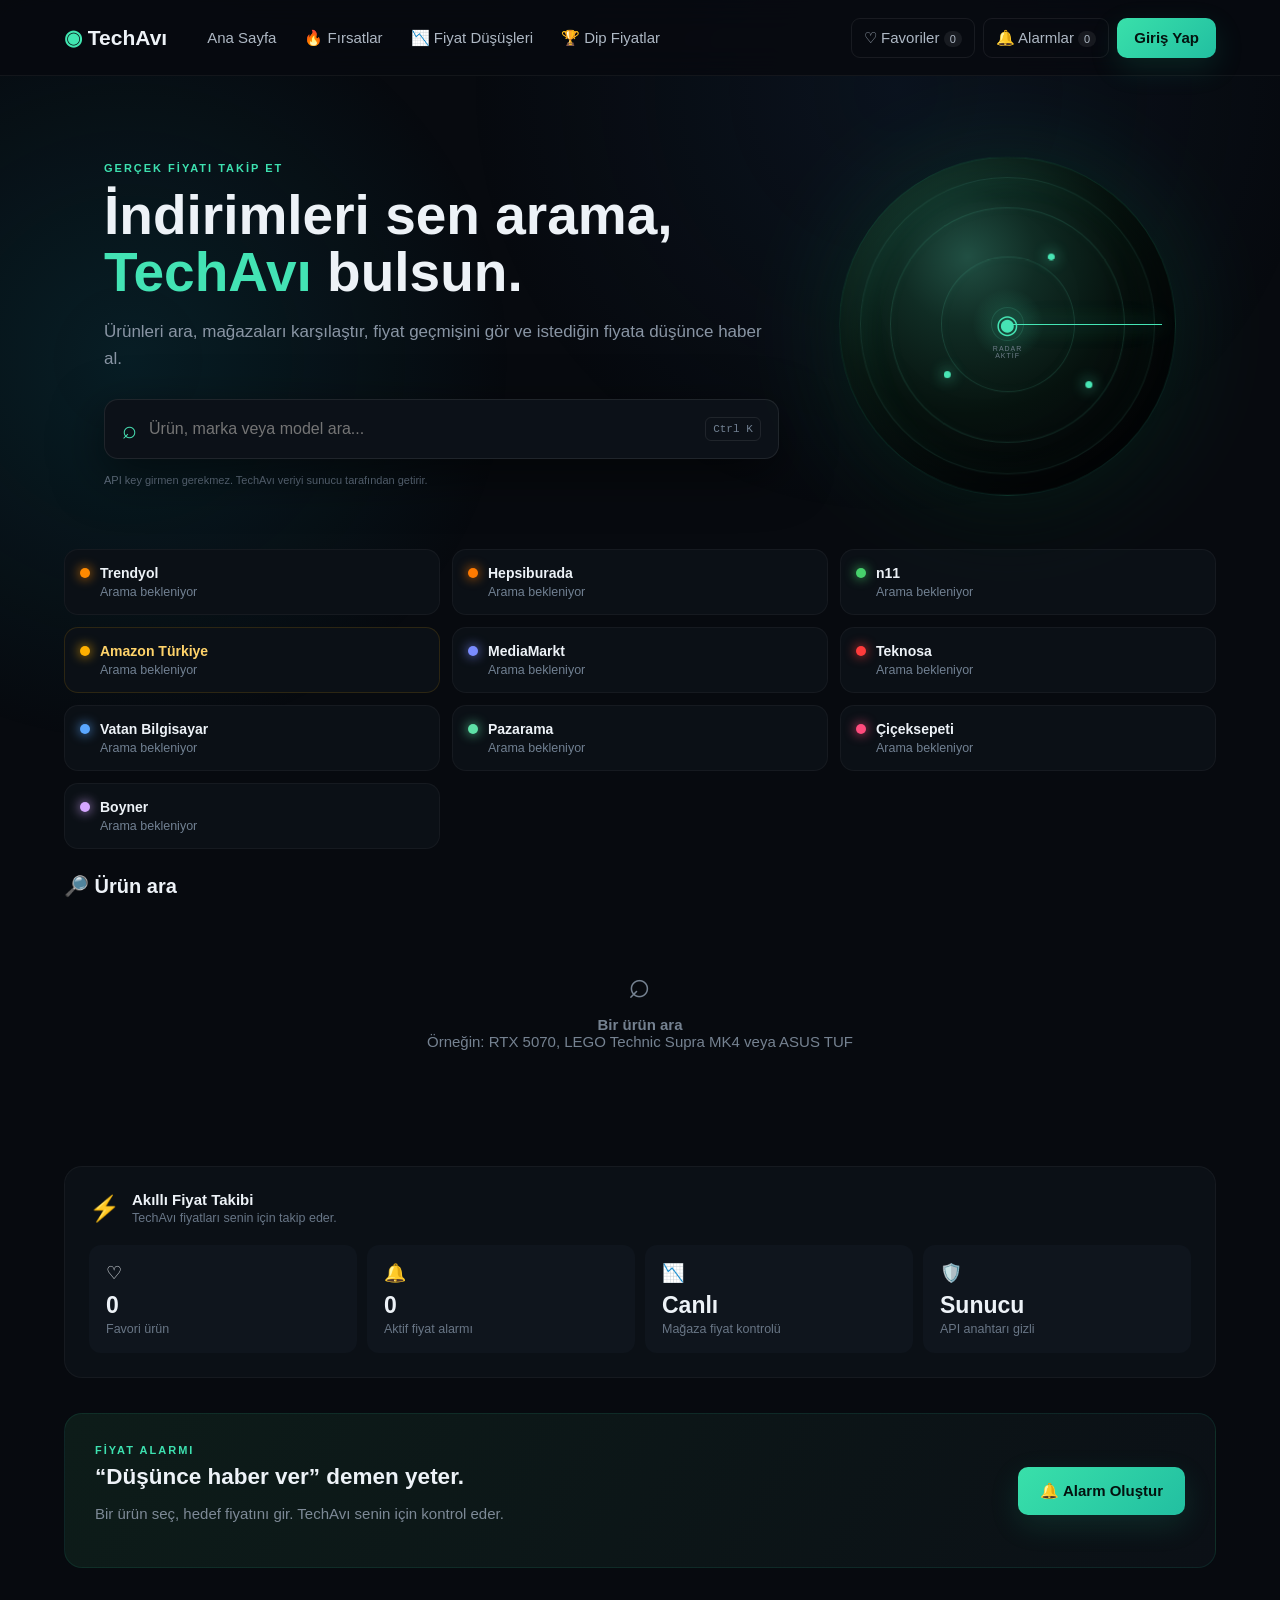
==== public/index.html @ be5c9828 "Add files via upload" ====
<!doctype html>
<html lang="tr">
<head>
<meta charset="utf-8">
<meta name="viewport" content="width=device-width,initial-scale=1">
<title>TechAvı — Akıllı Fiyat Takip</title>
<link rel="stylesheet" href="styles.css">
</head>
<body>
<div class="bg"></div>
<header>
  <div class="logo"><span>◉</span> TechAvı</div>
  <nav>
    <button data-page="home">Ana Sayfa</button>
    <button data-page="deals">🔥 Fırsatlar</button>
    <button data-page="drops">📉 Fiyat Düşüşleri</button>
    <button data-page="lowest">🏆 Dip Fiyatlar</button>
  </nav>
  <div class="head-actions">
    <button id="favBtn" class="ghost">♡ Favoriler <i id="favCount">0</i></button>
    <button id="alarmBtn" class="ghost">🔔 Alarmlar <i id="alarmCount">0</i></button>
    <button id="loginBtn" class="primary">Giriş Yap</button>
  </div>
</header>

<main>
<section class="hero">
  <div class="hero-copy">
    <div class="eyebrow">GERÇEK FİYATI TAKİP ET</div>
    <h1>İndirimleri sen arama,<br><em>TechAvı</em> bulsun.</h1>
    <p>Ürünleri ara, mağazaları karşılaştır, fiyat geçmişini gör ve istediğin fiyata düşünce haber al.</p>
    <div class="search-wrap">
      <div class="search"><span>⌕</span><input id="search" placeholder="Ürün, marka veya model ara..." autocomplete="off"><kbd>Ctrl K</kbd></div>
      <div id="suggestions" class="suggestions hidden"></div>
    </div>
    <div class="search-hint">API key girmen gerekmez. TechAvı veriyi sunucu tarafından getirir.</div>
  </div>
  <div class="radar-card">
    <div class="radar-ring r1"></div><div class="radar-ring r2"></div><div class="radar-ring r3"></div>
    <div class="radar-sweep"></div><div class="radar-dot d1"></div><div class="radar-dot d2"></div><div class="radar-dot d3"></div>
    <div class="radar-center">◉<small>RADAR<br>AKTİF</small></div>
  </div>
</section>

<section class="store-cards" aria-label="Mağaza sonuç sayıları">
  <button class="store-card" data-store="trendyol"><span class="store-dot trendyol"></span><strong>Trendyol</strong><small id="count-trendyol">Arama bekleniyor</small></button>
  <button class="store-card" data-store="hepsiburada"><span class="store-dot hepsiburada"></span><strong>Hepsiburada</strong><small id="count-hepsiburada">Arama bekleniyor</small></button>
  <button class="store-card" data-store="n11"><span class="store-dot n11"></span><strong>n11</strong><small id="count-n11">Arama bekleniyor</small></button>
  <button class="store-card amazon-card" data-store="amazon"><span class="store-dot amazon"></span><strong>Amazon Türkiye</strong><small id="count-amazon">Arama bekleniyor</small></button>
  <button class="store-card" data-store="mediamarkt"><span class="store-dot mediamarkt"></span><strong>MediaMarkt</strong><small id="count-mediamarkt">Arama bekleniyor</small></button>
  <button class="store-card" data-store="teknosa"><span class="store-dot teknosa"></span><strong>Teknosa</strong><small id="count-teknosa">Arama bekleniyor</small></button>
  <button class="store-card" data-store="vatan"><span class="store-dot vatan"></span><strong>Vatan Bilgisayar</strong><small id="count-vatan">Arama bekleniyor</small></button>
  <button class="store-card" data-store="pazarama"><span class="store-dot pazarama"></span><strong>Pazarama</strong><small id="count-pazarama">Arama bekleniyor</small></button>
  <button class="store-card" data-store="ciceksepeti"><span class="store-dot ciceksepeti"></span><strong>Çiçeksepeti</strong><small id="count-ciceksepeti">Arama bekleniyor</small></button>
  <button class="store-card" data-store="boyner"><span class="store-dot boyner"></span><strong>Boyner</strong><small id="count-boyner">Arama bekleniyor</small></button>
</section>

<section class="toolbar"><div><strong id="sectionTitle">🔎 Ürün ara</strong><span id="resultCount"></span></div></section>
<section id="apiUsage" class="api-usage hidden" aria-live="polite"></section>
<section id="grid" class="grid"></section>

<section class="dashboard"><div class="dash-title"><span>⚡</span><div><b>Akıllı Fiyat Takibi</b><small>TechAvı fiyatları senin için takip eder.</small></div></div>
  <div class="dash-cards">
    <div class="dash"><span>♡</span><b id="dashFav">0</b><small>Favori ürün</small></div>
    <div class="dash"><span>🔔</span><b id="dashAlarm">0</b><small>Aktif fiyat alarmı</small></div>
    <div class="dash"><span>📉</span><b>Canlı</b><small>Mağaza fiyat kontrolü</small></div>
    <div class="dash"><span>🛡️</span><b>Sunucu</b><small>API anahtarı gizli</small></div>
  </div>
</section>

<section class="cta">
  <div><div class="eyebrow">FİYAT ALARMI</div><h2>“Düşünce haber ver” demen yeter.</h2><p>Bir ürün seç, hedef fiyatını gir. TechAvı senin için kontrol eder.</p></div>
  <button id="ctaBtn" class="primary big">🔔 Alarm Oluştur</button>
</section>
</main>

<div id="modal" class="modal hidden"><div class="modal-box"><button class="close">×</button><div id="modalBody"></div></div></div>
<div id="toast"></div>
<script src="push-client.js?v=4"></script>
<script src="app.js?v=4"></script>
</body></html>
---- public/styles.css ----
*{box-sizing:border-box}body{margin:0;background:#070a0f;color:#edf2f7;font:15px Inter,Segoe UI,Arial,sans-serif}.bg{position:fixed;inset:0;z-index:-2;background:radial-gradient(circle at 70% 10%,#11243b55,transparent 35%),radial-gradient(circle at 10% 40%,#0b5a6840,transparent 30%)}button{font:inherit;color:inherit;border:0;cursor:pointer}header{height:76px;display:flex;align-items:center;gap:28px;padding:0 5vw;border-bottom:1px solid #ffffff0d;background:#070a0fdd;backdrop-filter:blur(16px);position:sticky;top:0;z-index:20}.logo{font-weight:800;font-size:21px;white-space:nowrap}.logo span{color:#41e6b1}.logo b{font-size:10px;color:#41e6b1;background:#41e6b11c;padding:4px 6px;border-radius:6px}nav{display:flex;gap:4px;flex:1}nav button,.ghost,.chips button,.sorts button{background:transparent;padding:10px 12px;border-radius:9px;color:#aeb8c4}nav button:hover,.ghost:hover,.chips button:hover,.sorts button:hover{background:#ffffff0a;color:#fff}.head-actions{display:flex;gap:8px}.ghost{border:1px solid #ffffff12}.ghost i{font-style:normal;background:#ffffff12;border-radius:10px;padding:2px 6px;font-size:11px}.primary{background:linear-gradient(135deg,#39e0aa,#22bfa1);color:#04120f;padding:11px 17px;border-radius:10px;font-weight:800;box-shadow:0 10px 30px #20d2a122}.hero{max-width:1200px;margin:0 auto;padding:78px 5vw 55px;display:flex;align-items:center;justify-content:space-between;gap:60px}.hero-copy{max-width:720px}.eyebrow{color:#3de1b0;font-size:11px;font-weight:900;letter-spacing:2px}.hero h1{font-size:55px;line-height:1.04;margin:13px 0}.hero h1 em{font-style:normal;color:#43e3b4}.hero p{color:#8995a4;font-size:17px;line-height:1.6}.search{height:60px;border:1px solid #ffffff15;background:#0c1118;border-radius:14px;display:flex;align-items:center;padding:0 17px;margin:27px 0 15px;box-shadow:0 15px 50px #0008}.search span{font-size:25px;color:#48dfb2}.search input{flex:1;background:none;border:0;outline:0;color:white;font-size:16px;padding:0 12px}.search kbd{font-size:11px;color:#718092;border:1px solid #ffffff15;padding:5px 7px;border-radius:6px}.chips{display:flex;gap:6px;flex-wrap:wrap}.chips button.active{background:#38dca91b;color:#52e8ba;border:1px solid #38dca933}.radar-card{width:310px;height:310px;border-radius:50%;position:relative;background:radial-gradient(circle,#123328 0,#09130f 38%,#070a0f 70%);border:1px solid #2ad9a422;box-shadow:0 0 90px #20d6a018}.radar-ring{position:absolute;border:1px solid #3de1b022;border-radius:50%;inset:15%}.r2{inset:30%}.r3{inset:45%}.radar-sweep{position:absolute;left:50%;top:50%;width:46%;height:1px;background:#45e5b5;transform-origin:left;animation:sweep 3s linear infinite;box-shadow:0 0 18px #45e5b5}.radar-dot{position:absolute;width:7px;height:7px;background:#48e5b4;border-radius:50%;box-shadow:0 0 14px #48e5b4}.d1{left:62%;top:29%}.d2{left:31%;top:64%}.d3{left:73%;top:67%}.radar-center{position:absolute;inset:42%;display:grid;place-items:center;color:#46e4b4;font-size:26px}.radar-center small{position:absolute;top:58px;text-align:center;font-size:7px;letter-spacing:1px;color:#6d7c88}@keyframes sweep{to{transform:rotate(360deg)}}main{max-width:1300px;margin:auto}.toolbar{padding:0 5vw 18px;display:flex;justify-content:space-between;align-items:center}.toolbar strong{font-size:20px}.toolbar span{color:#647384;margin-left:10px}.sorts{display:flex;background:#0b1016;border:1px solid #ffffff0c;border-radius:10px;padding:3px}.sorts button.active{background:#182129;color:#fff}.grid{padding:0 5vw;display:grid;grid-template-columns:repeat(4,minmax(0,1fr));gap:15px;align-items:stretch}.card{background:#0b1016;border:1px solid #ffffff0b;border-radius:15px;overflow:hidden;transition:transform .2s,border-color .2s,box-shadow .2s;cursor:pointer;display:flex;flex-direction:column;min-width:0}.card:hover{transform:translateY(-4px);border-color:#3de1b033;box-shadow:0 20px 50px #0006}.pic{height:210px;display:grid;place-items:center;font-size:66px;background:linear-gradient(135deg,#0e1720,#0a0d12);position:relative;padding:18px}.image-frame{width:100%;height:100%;display:grid;place-items:center;overflow:hidden}.product-image{display:block;width:100%;height:100%;object-fit:contain;object-position:center;transition:transform .25s ease}.card:hover .product-image{transform:scale(1.035)}.discount{position:absolute;top:12px;left:12px;background:#163e34;color:#54e4b9;border:1px solid #39d8a51f;padding:5px 8px;border-radius:7px;font-size:11px;font-weight:800}.heart{position:absolute;right:10px;top:10px;width:34px;height:34px;border-radius:9px;background:#0007;color:#b7c0c8}.heart.on{color:#49e5b4;background:#173a32}.info{padding:15px;display:flex;flex-direction:column;flex:1;min-width:0}.cat{color:#637487;font-size:10px;text-transform:uppercase;letter-spacing:1px;min-height:13px}.name{height:42px;margin:6px 0 12px;font-weight:750;line-height:1.3;display:-webkit-box;-webkit-line-clamp:2;-webkit-box-orient:vertical;overflow:hidden;word-break:break-word}.price-line{min-height:31px;display:flex;align-items:baseline;gap:7px;flex-wrap:wrap}.price{font-size:23px;font-weight:900;white-space:nowrap}.old{text-decoration:line-through;color:#596675;font-size:12px;margin-left:7px}.store{font-size:11px;color:#7d8b99;margin-top:8px;min-height:15px;white-space:nowrap;overflow:hidden;text-overflow:ellipsis}.card-actions{display:flex;margin-top:10px}.store-link{display:flex;align-items:center;justify-content:center;width:100%;min-height:38px;padding:9px 12px;border-radius:9px;background:linear-gradient(135deg,#39e0aa,#22bfa1);color:#04120f;font-size:12px;font-weight:900;text-decoration:none;border:1px solid #39e0aa55;box-shadow:0 8px 20px #20d2a11a;transition:transform .15s,filter .15s,box-shadow .15s}.store-link:hover{filter:brightness(1.06);transform:translateY(-1px);box-shadow:0 10px 25px #20d2a133}.store-link.disabled{background:#151d25;color:#667584;border-color:#ffffff0a;cursor:not-allowed;box-shadow:none}.bar{height:4px;background:#182028;border-radius:5px;margin-top:auto;padding-top:12px;box-sizing:content-box;overflow:hidden}.bar i{display:block;height:4px;background:#39ddb0;border-radius:5px}.dashboard{margin:70px 5vw 35px;padding:24px;border:1px solid #ffffff0b;background:#0b1016;border-radius:18px}.dash-title{display:flex;gap:12px;align-items:center}.dash-title>span{font-size:25px;color:#42e3b2}.dash-title b{display:block}.dash-title small{color:#687687}.dash-cards{display:grid;grid-template-columns:repeat(4,1fr);gap:10px;margin-top:20px}.dash{padding:17px;background:#0f151d;border-radius:12px}.dash span{font-size:18px}.dash b{display:block;font-size:23px;margin-top:8px}.dash small{color:#697686}.cta{margin:35px 5vw 80px;padding:30px;border-radius:18px;border:1px solid #2bd5a51b;background:linear-gradient(120deg,#0d1c19,#0b1016);display:flex;justify-content:space-between;align-items:center}.cta h2{margin:8px 0}.cta p{color:#7d8996}.big{padding:15px 22px}.modal{position:fixed;inset:0;background:#000b;display:grid;place-items:center;padding:20px;z-index:50}.hidden{display:none}.modal-box{width:min(760px,100%);max-height:90vh;overflow:auto;background:#0c1219;border:1px solid #ffffff16;border-radius:18px;padding:28px;position:relative;box-shadow:0 30px 100px #000}.close{position:absolute;right:15px;top:12px;background:#ffffff0a;border-radius:8px;width:34px;height:34px;font-size:22px}.detail-head{display:flex;gap:20px}.detail-emoji{font-size:80px;width:230px;height:230px;flex:0 0 230px;display:grid;place-items:center;background:#101821;border-radius:14px;padding:16px}.detail-emoji .image-frame{width:100%;height:100%}.detail-image{width:100%;height:100%;object-fit:contain}.detail-main{min-width:0;flex:1}.detail h2{margin:3px 0 8px}.detail-price{font-size:32px;font-weight:900}.analysis{margin:22px 0;padding:15px;background:#101820;border-radius:12px}.history{display:flex;align-items:end;gap:8px;height:120px;margin-top:15px}.history i{flex:1;background:#32d9aa55;border-radius:4px 4px 0 0;min-height:8px}.stores{display:grid;gap:8px;margin-top:15px}.store-row{display:flex;justify-content:space-between;align-items:center;background:#10161e;padding:12px;border-radius:10px}.actions{display:flex;gap:8px;margin-top:18px}.actions button{flex:1;padding:12px;border-radius:9px;background:#172029}.actions .primary{background:#39ddb0;color:#06130f}.alarm-form{display:flex;gap:8px;margin-top:14px}.alarm-form input{flex:1;background:#080c11;border:1px solid #ffffff18;color:white;padding:11px;border-radius:9px}#toast{position:fixed;right:25px;bottom:25px;background:#13231f;border:1px solid #39ddb055;color:#d9fff3;padding:13px 16px;border-radius:10px;transform:translateY(90px);opacity:0;transition:.25s;z-index:100}#toast.show{transform:none;opacity:1}@media(max-width:1000px){.grid{grid-template-columns:repeat(2,1fr)}.radar-card{display:none}nav{display:none}.dash-cards{grid-template-columns:repeat(2,1fr)}}@media(max-width:600px){.hero{padding-top:45px}.hero h1{font-size:39px}.grid{grid-template-columns:1fr}.head-actions .ghost{display:none}.toolbar{display:block}.sorts{margin-top:12px;overflow:auto}.cta{display:block}.cta .primary{margin-top:15px;width:100%}.dash-cards{grid-template-columns:1fr}.detail-head{display:block}.detail-emoji{width:100%}}

.loading-grid{min-height:260px;display:flex;flex-direction:column;align-items:center;justify-content:center;gap:14px;color:#738091}.loading-spinner{width:28px;height:28px;border:3px solid #ffffff12;border-top-color:#42e3b2;border-radius:50%;animation:spin .8s linear infinite}@keyframes spin{to{transform:rotate(360deg)}}


/* V7.1 instant product modal / stable layout */
body.modal-open{overflow:hidden}
.modal{backdrop-filter:blur(6px)}
.modal-box{width:min(900px,calc(100vw - 32px));max-height:min(88vh,820px);overflow-y:auto;overflow-x:hidden;padding:26px;scrollbar-gutter:stable}
.detail-head{display:grid;grid-template-columns:minmax(230px,310px) minmax(0,1fr);align-items:start;gap:24px}
.detail-emoji{width:100%;height:310px;min-width:0;flex:none;overflow:hidden}
.detail-emoji .image-frame{min-width:0;min-height:0}
.detail-image{display:block;width:100%;height:100%;object-fit:contain;object-position:center}
.detail-main{min-width:0;padding-top:3px}
.detail-main h2{font-size:24px;line-height:1.25;overflow-wrap:anywhere;display:-webkit-box;-webkit-box-orient:vertical;-webkit-line-clamp:3;overflow:hidden;max-width:100%;margin:4px 0 12px}
.detail-price{line-height:1.05;margin:6px 0 8px;white-space:nowrap;overflow:hidden;text-overflow:ellipsis}
.offer-head{display:flex;align-items:center;justify-content:space-between;gap:12px;margin-top:22px}
.offer-head h3{margin:0;min-width:0}
#detailStatus{font-size:11px;color:#6f8190;white-space:nowrap}
.stores{min-width:0}
.store-row{min-width:0;gap:14px}
.store-row>span{min-width:0;overflow-wrap:anywhere}
.store-row>b{flex:0 0 auto;white-space:nowrap}
.skeleton-row{position:relative;overflow:hidden}
.skeleton-row:after{content:"";position:absolute;inset:0;background:linear-gradient(90deg,transparent,#ffffff08,transparent);transform:translateX(-100%);animation:skeleton 1.2s infinite}
@keyframes skeleton{to{transform:translateX(100%)}}
@media(max-width:700px){.modal{padding:10px}.modal-box{width:100%;max-height:94vh;padding:18px}.detail-head{grid-template-columns:1fr;gap:16px}.detail-emoji{height:240px}.detail-main h2{font-size:20px}.actions{position:sticky;bottom:0;background:#0c1219;padding-top:8px}.offer-head{align-items:flex-start;flex-direction:column;gap:5px}}

/* V7.6 store switcher + live cross-store comparison */
.store-switcher{display:grid;grid-template-columns:repeat(3,minmax(0,1fr));gap:12px;margin:2px 0 2px}
.store-switch-card{background:#0b1016;border:1px solid #ffffff10;border-radius:14px;padding:15px;text-align:left;transition:.2s;min-width:0}
.store-switch-card:hover,.store-switch-card.active{border-color:#3de1b055;background:#0e1718;transform:translateY(-2px)}
.store-switch-top{display:flex;justify-content:space-between;gap:8px;align-items:center}.store-switch-top b{font-size:14px}.store-switch-top span{font-size:11px;color:#708091}
.store-switch-price{font-size:21px;font-weight:900;margin-top:10px;white-space:nowrap;overflow:hidden;text-overflow:ellipsis}.store-switch-card small{display:block;color:#667584;margin-top:5px;white-space:nowrap;overflow:hidden;text-overflow:ellipsis}
.comparison-title{display:flex;align-items:center;justify-content:space-between;gap:12px;margin:8px 0 0;padding:0 2px}.comparison-title b{display:block}.comparison-title small{display:block;color:#667584;margin-top:3px}.all-stores-btn{background:#101820;border:1px solid #ffffff10;padding:8px 11px;border-radius:9px;color:#9ba8b5}.all-stores-btn.active{border-color:#3de1b055;color:#52e8ba}
.comparison-row{border:1px solid transparent}.comparison-row.cheapest{border-color:#38dca944;background:#10231f}.comparison-row.cheapest b{color:#52e8ba}.comparison-row b{font-size:16px}
@media(max-width:700px){.store-switcher{grid-template-columns:1fr}.comparison-title{align-items:flex-start;flex-direction:column}}

/* V7.7 store cards: show result counts, never a representative price. */
.store-switch-count{font-size:1.35rem;font-weight:800;letter-spacing:-.02em;margin:10px 0 4px;color:#eef5f8}
.store-switch-card small{display:block;line-height:1.35}
/* V8 gelişmiş arama, filtreler, hesap ve admin */
.search-wrap{position:relative;max-width:760px}.suggestions{position:absolute;left:0;right:0;top:calc(100% + 8px);z-index:30;background:#0b1118;border:1px solid #ffffff15;border-radius:12px;overflow:hidden;box-shadow:0 20px 60px #0008}.suggestions button{display:block;width:100%;text-align:left;padding:12px 15px;background:transparent;border:0;border-bottom:1px solid #ffffff08;color:#cbd5df}.suggestions button:hover{background:#14201f;color:#50e5b7}.filter-panel{margin:0 5vw 18px;padding:16px;background:#0b1016;border:1px solid #ffffff0b;border-radius:15px}.filter-head{display:flex;justify-content:space-between;align-items:center;gap:12px}.filter-head b{display:block}.filter-head small{display:block;color:#697888;margin-top:4px}.filter-head button{background:#101820;border:1px solid #ffffff12;border-radius:8px;padding:8px 12px;color:#aeb9c3}.filter-grid{display:grid;grid-template-columns:repeat(4,minmax(0,1fr));gap:10px;margin-top:14px}.filter-grid label{font-size:11px;color:#7d8c9b}.filter-grid input,.filter-grid select{display:block;width:100%;box-sizing:border-box;margin-top:6px;background:#080d12;border:1px solid #ffffff12;border-radius:9px;color:#eaf2f6;padding:10px}.filter-grid .check{display:flex;align-items:center;gap:8px;padding-top:24px;color:#a7b3bf}.filter-grid .check input{width:auto;margin:0}.filter-apply{margin-top:20px;padding:10px 15px}.compare-bar{grid-column:1/-1;display:flex;justify-content:center;margin:-4px 0 10px}.compare-bar span{opacity:.7}.op-badge{position:absolute;left:12px;bottom:12px;padding:5px 8px;border-radius:7px;font-size:10px;font-weight:800;border:1px solid #ffffff10}.op-badge.hot{background:#3b2920;color:#ffbf75}.op-badge.good{background:#18302c;color:#57e3bb}.mini-meta{font-size:10px;color:#718190;margin-top:5px}.detail-sub{font-size:12px;color:#82909d}.action-link{display:inline-flex;align-items:center;padding:12px;border-radius:9px;background:#111b23;color:#4ce3b5;text-decoration:none}.analysis-grid{display:grid;grid-template-columns:repeat(3,1fr);gap:10px}.analysis-grid div{background:#0b1117;border-radius:10px;padding:12px}.analysis-grid b,.analysis-grid strong{display:block}.analysis-grid b{font-size:11px;color:#748493}.analysis-grid strong{font-size:17px;margin-top:6px}.history-bars{height:130px;display:flex;align-items:flex-end;gap:3px;margin-top:14px;padding:8px;background:#0a1016;border-radius:10px}.history-bars i{flex:1;min-width:3px;background:#39ddb0;opacity:.65;border-radius:3px 3px 0 0}.history-meta{display:flex;justify-content:space-between;gap:10px;margin-top:8px;font-size:11px;color:#72808e}.empty-history{padding:25px 5px;color:#718090;font-size:12px}.auth-box{max-width:420px;margin:auto}.auth-tabs{display:flex;background:#0a1016;border-radius:10px;padding:3px;margin-bottom:16px}.auth-tabs button{flex:1;background:transparent;border:0;padding:10px;border-radius:8px;color:#8c9aa8}.auth-tabs button.active{background:#17231f;color:#51e4b7}.auth-box input{display:block;width:100%;box-sizing:border-box;background:#080d12;border:1px solid #ffffff12;color:#fff;padding:12px;border-radius:9px;margin:9px 0}.auth-box #authSubmit{width:100%;margin-top:8px}.account-panel{max-width:500px;margin:auto}.account-panel p{color:#718090}.account-actions{display:flex;gap:8px}.account-actions button{flex:1;padding:12px;border-radius:9px}.admin-head{display:flex;justify-content:space-between;gap:12px;align-items:flex-start}.admin-head h2{margin:0}.admin-head p{color:#718090}.admin-head button{background:#111b23;border:1px solid #ffffff12;color:#aeb9c3;border-radius:9px;padding:9px 12px}.admin-stats{display:grid;grid-template-columns:repeat(5,1fr);gap:8px;margin:18px 0}.admin-stats div{background:#10171f;border-radius:10px;padding:13px}.admin-stats b,.admin-stats span{display:block}.admin-stats b{font-size:20px}.admin-stats span{font-size:10px;color:#718090;margin-top:5px}.admin-users{display:grid;gap:7px}
@media(max-width:900px){.filter-grid{grid-template-columns:repeat(2,1fr)}.admin-stats{grid-template-columns:repeat(2,1fr)}}
@media(max-width:600px){.filter-grid{grid-template-columns:1fr}.filter-grid .check{padding-top:8px}.analysis-grid{grid-template-columns:1fr}.history-meta{display:block}.history-meta span{display:block;margin-top:4px}.admin-stats{grid-template-columns:1fr}.account-actions{display:block}.account-actions button{width:100%;margin-top:8px}}

/* TechAvıV1 final UI */
.radar-card{width:340px;height:340px;border-radius:50%;overflow:hidden;transform:perspective(900px) rotateX(4deg);background:radial-gradient(circle at 38% 30%,#214f43 0,#102c24 22%,#07130f 50%,#05080b 76%);box-shadow:inset -28px -24px 55px #0009,inset 16px 14px 40px #5affcf10,0 0 100px #20d6a022,0 28px 70px #0008}
.radar-card:before{content:'';position:absolute;inset:6%;border-radius:50%;border:1px solid #7af9d31a;box-shadow:inset 0 0 30px #55e7b00c}
.radar-ring{border-color:#63e8bd25;box-shadow:inset 0 0 12px #50e0b008}
.radar-sweep{box-shadow:0 0 20px #45e5b5,0 0 45px #45e5b544}
.radar-center{inset:39%;background:radial-gradient(circle,#4ae7b533,transparent 68%);border-radius:50%;}
.alarm-success{padding:13px;border-radius:10px;background:#123126;color:#8ff3d1;border:1px solid #39ddb033;margin-bottom:10px}
.secondary{background:#111b23;border:1px solid #ffffff12;padding:10px 14px;border-radius:9px;color:#d8e1e8}
.verification-box{text-align:center;max-width:460px;margin:auto;padding:12px}.verification-icon{font-size:48px}.verification-box p{color:#7e8c99;line-height:1.6}.verification-link{display:block;margin:14px 0;padding:11px;border-radius:9px;background:#123027;color:#5de8ba;text-decoration:none}.verification-box button{display:block;width:100%;margin-top:9px;padding:11px;border-radius:9px}.verification-box #resendVerification{background:linear-gradient(135deg,#39e0aa,#22bfa1);color:#04120f;font-weight:800}
@media(max-width:1000px){.radar-card{display:none}}

/* TechAvı V3-style store/search additions */
.search-wrap{position:relative}
.search-hint{font-size:11px;color:#647384;margin-top:7px}
.suggestions{position:absolute;left:0;right:0;top:67px;background:#0c1219;border:1px solid #ffffff16;border-radius:12px;overflow:hidden;z-index:30;box-shadow:0 20px 50px #0008}
.suggestions button{display:block;width:100%;text-align:left;background:transparent;padding:11px 14px;color:#c9d2db;border-bottom:1px solid #ffffff08}
.suggestions button:hover{background:#ffffff08;color:#52e8ba}
.hidden{display:none!important}
.store-cards{padding:0 5vw 25px;display:grid;grid-template-columns:repeat(3,minmax(0,1fr));gap:12px}
.store-card{background:#0b1016;border:1px solid #ffffff0b;border-radius:14px;padding:15px;text-align:left;display:grid;grid-template-columns:auto 1fr;column-gap:10px;align-items:center;transition:.2s}
.store-card:hover,.store-card.active{border-color:#3de1b055;background:#0e1718;transform:translateY(-2px)}
.store-card strong{font-size:14px}.store-card small{grid-column:2;color:#718092;margin-top:4px}.store-dot{width:10px;height:10px;border-radius:50%;display:block;box-shadow:0 0 12px currentColor}.store-dot.trendyol{color:#ff8a00;background:#ff8a00}.store-dot.hepsiburada{color:#ff7a00;background:#ff7a00}.store-dot.n11{color:#47d16c;background:#47d16c}.store-dot.mediamarkt{color:#7a8cff;background:#7a8cff}.store-dot.teknosa{color:#ff3b3b;background:#ff3b3b}.store-dot.vatan{color:#5aa7ff;background:#5aa7ff}.store-dot.amazon{color:#ffb000;background:#ffb000}.store-dot.pazarama{color:#5ee1a7;background:#5ee1a7}.store-dot.ciceksepeti{color:#ff4b7d;background:#ff4b7d}.store-dot.boyner{color:#d5a7ff;background:#d5a7ff}.amazon-card{border-color:#ffb00022}.amazon-card strong{color:#ffd36a}
.store-card.active strong{color:#52e8ba}
.loading-grid{min-height:260px;display:flex;flex-direction:column;align-items:center;justify-content:center;gap:14px;color:#738091;grid-column:1/-1}.loading-spinner{width:28px;height:28px;border:3px solid #ffffff12;border-top-color:#42e3b2;border-radius:50%;animation:spin .8s linear infinite}@keyframes spin{to{transform:rotate(360deg)}}
.empty-grid{grid-column:1/-1;min-height:180px;display:grid;place-items:center;text-align:center;color:#758291;padding:30px}
.filter-note{grid-column:1/-1;color:#708091;font-size:12px;margin-top:-6px}
@media(max-width:700px){.store-cards{grid-template-columns:1fr}.suggestions{top:67px}}
.auth-box{display:flex;flex-direction:column;gap:12px}.auth-box input{background:#080c11;border:1px solid #ffffff18;color:#fff;padding:12px;border-radius:9px;outline:0}.auth-tabs{display:flex;gap:7px;margin-bottom:5px}.auth-tabs button{background:#101820;padding:10px 13px;border-radius:9px}.auth-tabs .active{background:#18352f;color:#52e8ba}.auth-box .primary{width:100%}.msg{min-height:20px;color:#ff9b9b;font-size:13px}.danger{background:#321b20;color:#ffb1b8;padding:8px 10px;border-radius:8px}.cheapest{border:1px solid #38dca944!important;background:#10231f!important}.modal-open{overflow:hidden}.offer-head{display:flex;align-items:center;justify-content:space-between;gap:12px;margin-top:22px}.offer-head h3{margin:0}.offer-head span{font-size:11px;color:#6f8190}


/* Fiyat alarmı düzeltmesi */
.alarm-box{width:min(620px,92vw);max-width:620px}
.alarm-form{display:grid;grid-template-columns:1fr auto;gap:12px;align-items:end;margin-top:18px}
.alarm-form label{grid-column:1/-1;display:block;font-size:13px;font-weight:700;color:#aebbc7;margin-bottom:-5px}
.alarm-form input#targetPrice{width:100%;min-width:0;height:56px;padding:0 16px;border-radius:12px;border:1px solid #ffffff22;background:#0d141c;color:#f4f8fb;font-size:20px;font-weight:700;outline:none;box-sizing:border-box}
.alarm-form input#targetPrice:focus{border-color:#39ddb0;box-shadow:0 0 0 3px #39ddb01c}
.alarm-form input#targetPrice::placeholder{color:#718090;font-size:16px}
.alarm-form button#saveAlarm{height:56px;white-space:nowrap;padding:0 24px}
@media(max-width:600px){
  .alarm-box{width:min(94vw,620px)}
  .alarm-form{grid-template-columns:1fr}
  .alarm-form button#saveAlarm{width:100%}
}


.api-usage {
  margin: 0 0 18px;
  padding: 12px 16px;
  border: 1px solid rgba(255,255,255,.10);
  border-radius: 14px;
  background: rgba(20,24,32,.72);
  color: #cbd5e1;
  font-size: 12px;
}
.api-usage-title { font-weight: 800; margin-bottom: 8px; color: #fff; }
.api-usage-items { display: flex; flex-wrap: wrap; gap: 7px; }
.api-usage-items span { padding: 6px 9px; border-radius: 9px; background: rgba(255,255,255,.055); }
.api-usage-total { margin-top: 8px; opacity: .82; }
.api-usage.hidden { display: none; }
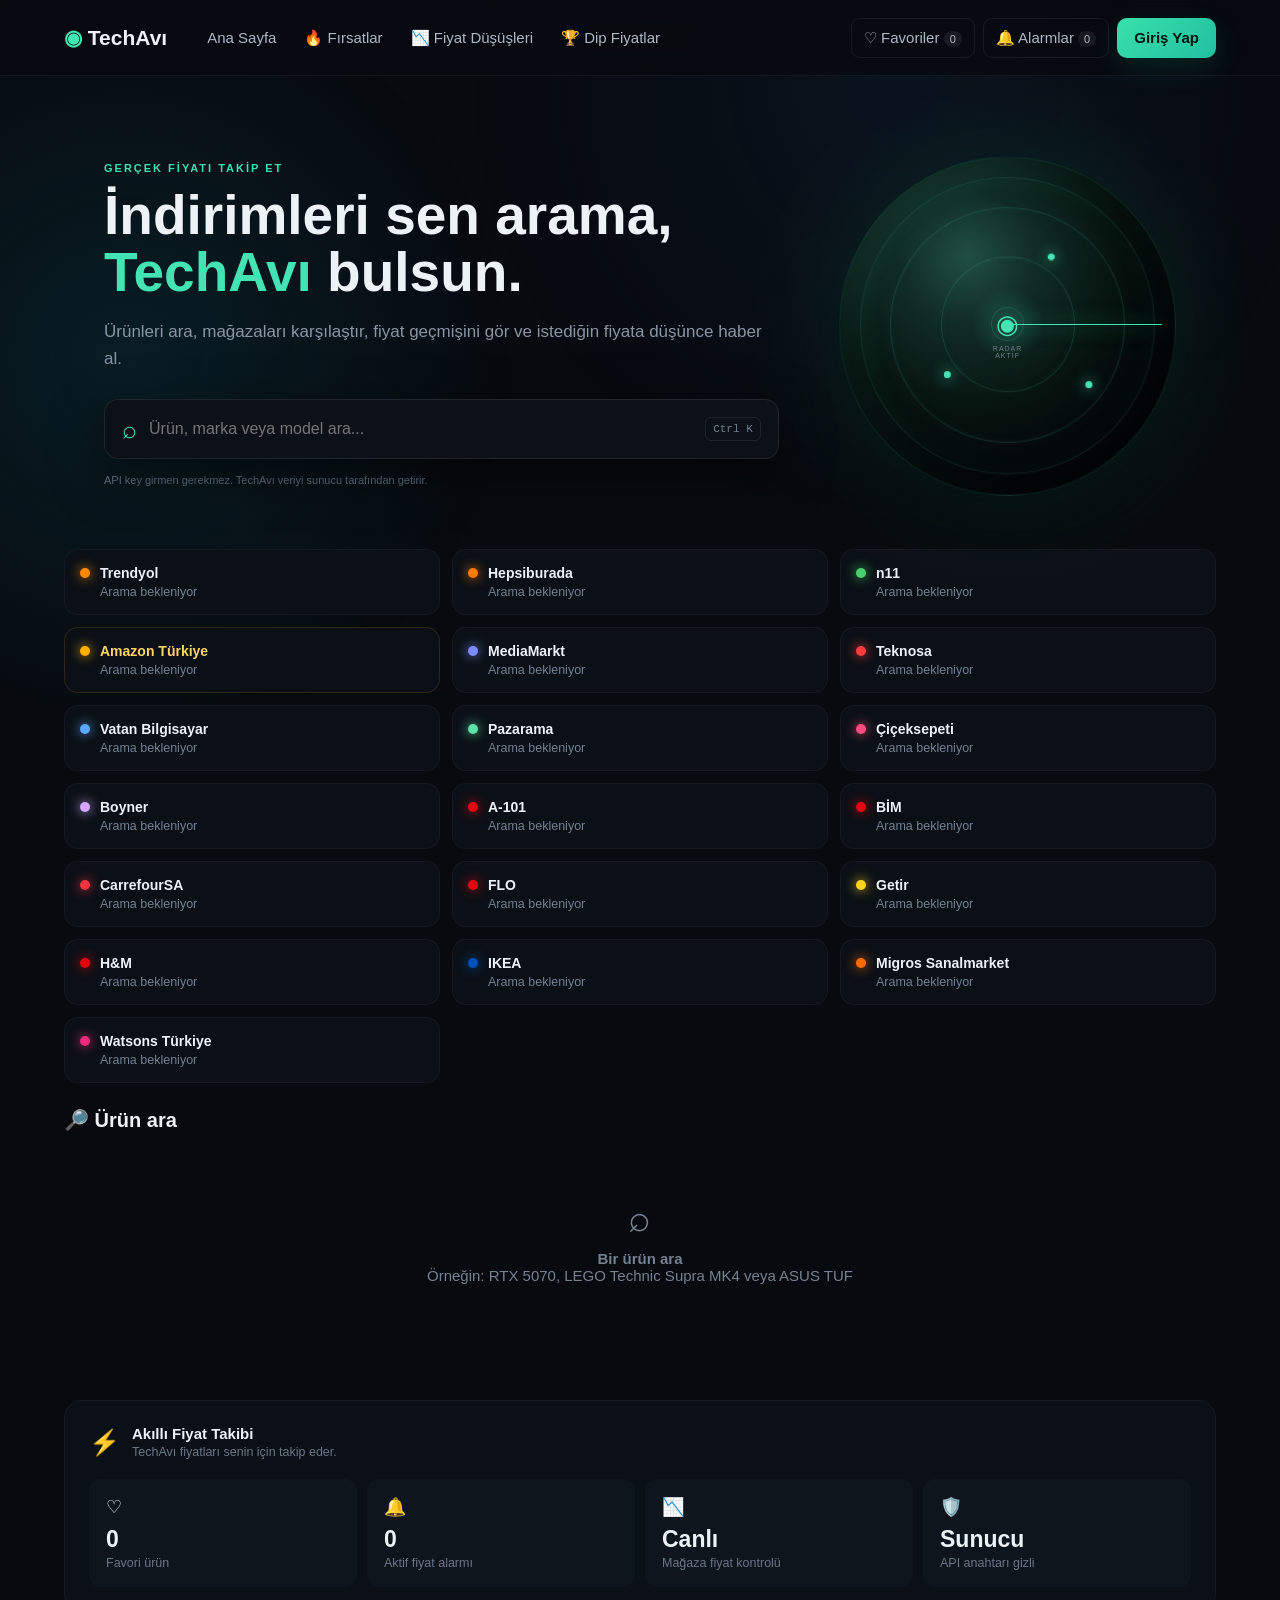
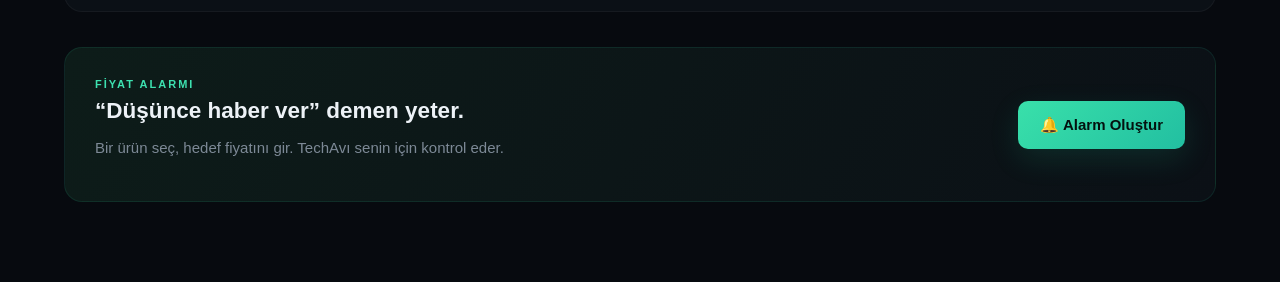
==== commit 4f1b441b: "Add files via upload" ====
--- a/public/index.html
+++ b/public/index.html
@@ -5,6 +5,11 @@
 <meta name="viewport" content="width=device-width,initial-scale=1">
 <title>TechAvı — Akıllı Fiyat Takip</title>
 <link rel="stylesheet" href="styles.css">
+<link rel="manifest" href="/manifest.json">
+<meta name="theme-color" content="#070a0f">
+<meta name="mobile-web-app-capable" content="yes">
+<meta name="apple-mobile-web-app-capable" content="yes">
+<meta name="apple-mobile-web-app-status-bar-style" content="black-translucent">
 </head>
 <body>
 <div class="bg"></div>
@@ -19,6 +24,7 @@
   <div class="head-actions">
     <button id="favBtn" class="ghost">♡ Favoriler <i id="favCount">0</i></button>
     <button id="alarmBtn" class="ghost">🔔 Alarmlar <i id="alarmCount">0</i></button>
+    <button id="installBtn" class="ghost hidden">📲 Uygulamayı Yükle</button>
     <button id="loginBtn" class="primary">Giriş Yap</button>
   </div>
 </header>
@@ -53,6 +59,15 @@
   <button class="store-card" data-store="pazarama"><span class="store-dot pazarama"></span><strong>Pazarama</strong><small id="count-pazarama">Arama bekleniyor</small></button>
   <button class="store-card" data-store="ciceksepeti"><span class="store-dot ciceksepeti"></span><strong>Çiçeksepeti</strong><small id="count-ciceksepeti">Arama bekleniyor</small></button>
   <button class="store-card" data-store="boyner"><span class="store-dot boyner"></span><strong>Boyner</strong><small id="count-boyner">Arama bekleniyor</small></button>
+  <button class="store-card" data-store="a101"><span class="store-dot a101"></span><strong>A-101</strong><small id="count-a101">Arama bekleniyor</small></button>
+  <button class="store-card" data-store="bim"><span class="store-dot bim"></span><strong>BİM</strong><small id="count-bim">Arama bekleniyor</small></button>
+  <button class="store-card" data-store="carrefoursa"><span class="store-dot carrefoursa"></span><strong>CarrefourSA</strong><small id="count-carrefoursa">Arama bekleniyor</small></button>
+  <button class="store-card" data-store="flo"><span class="store-dot flo"></span><strong>FLO</strong><small id="count-flo">Arama bekleniyor</small></button>
+  <button class="store-card" data-store="getir"><span class="store-dot getir"></span><strong>Getir</strong><small id="count-getir">Arama bekleniyor</small></button>
+  <button class="store-card" data-store="hm"><span class="store-dot hm"></span><strong>H&amp;M</strong><small id="count-hm">Arama bekleniyor</small></button>
+  <button class="store-card" data-store="ikea"><span class="store-dot ikea"></span><strong>IKEA</strong><small id="count-ikea">Arama bekleniyor</small></button>
+  <button class="store-card" data-store="migros"><span class="store-dot migros"></span><strong>Migros Sanalmarket</strong><small id="count-migros">Arama bekleniyor</small></button>
+  <button class="store-card" data-store="watsons"><span class="store-dot watsons"></span><strong>Watsons Türkiye</strong><small id="count-watsons">Arama bekleniyor</small></button>
 </section>
 
 <section class="toolbar"><div><strong id="sectionTitle">🔎 Ürün ara</strong><span id="resultCount"></span></div></section>
--- a/public/styles.css
+++ b/public/styles.css
@@ -103,3 +103,7 @@
 .api-usage-items span { padding: 6px 9px; border-radius: 9px; background: rgba(255,255,255,.055); }
 .api-usage-total { margin-top: 8px; opacity: .82; }
 .api-usage.hidden { display: none; }
+
+.store-dot.a101{color:#e30613;background:#e30613}.store-dot.bim{color:#e30613;background:#e30613}.store-dot.carrefoursa{color:#ef3340;background:#ef3340}.store-dot.flo{color:#e30613;background:#e30613}.store-dot.getir{color:#ffd21f;background:#ffd21f}.store-dot.hm{color:#e50010;background:#e50010}.store-dot.ikea{color:#0051ba;background:#0051ba}.store-dot.migros{color:#ff6b00;background:#ff6b00}.store-dot.watsons{color:#ee2a7b;background:#ee2a7b}
+@media(max-width:700px){.store-cards{grid-template-columns:repeat(2,minmax(0,1fr))}}
+@media(max-width:480px){.store-cards{grid-template-columns:1fr}}
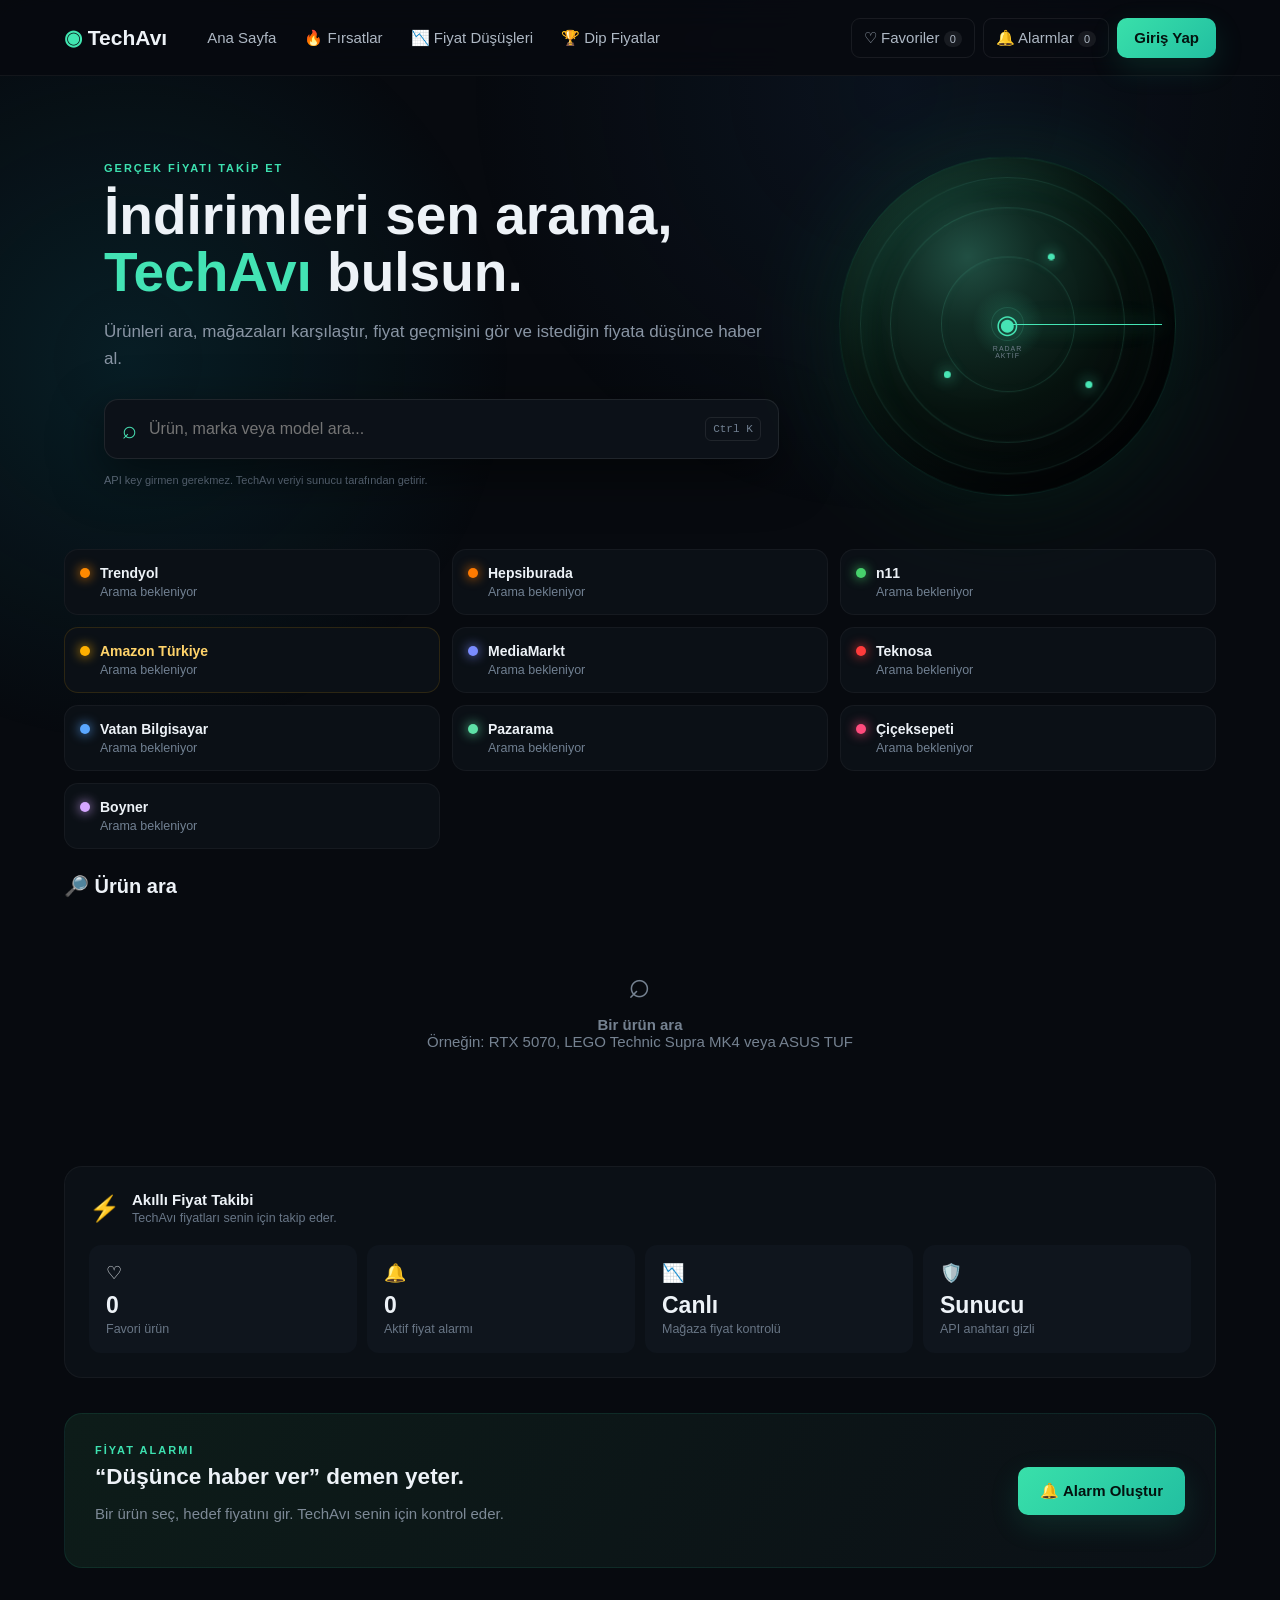
==== commit ab2a1ac2: "Add files via upload" ====
--- a/public/index.html
+++ b/public/index.html
@@ -5,11 +5,6 @@
 <meta name="viewport" content="width=device-width,initial-scale=1">
 <title>TechAvı — Akıllı Fiyat Takip</title>
 <link rel="stylesheet" href="styles.css">
-<link rel="manifest" href="/manifest.json">
-<meta name="theme-color" content="#070a0f">
-<meta name="mobile-web-app-capable" content="yes">
-<meta name="apple-mobile-web-app-capable" content="yes">
-<meta name="apple-mobile-web-app-status-bar-style" content="black-translucent">
 </head>
 <body>
 <div class="bg"></div>
@@ -24,7 +19,6 @@
   <div class="head-actions">
     <button id="favBtn" class="ghost">♡ Favoriler <i id="favCount">0</i></button>
     <button id="alarmBtn" class="ghost">🔔 Alarmlar <i id="alarmCount">0</i></button>
-    <button id="installBtn" class="ghost hidden">📲 Uygulamayı Yükle</button>
     <button id="loginBtn" class="primary">Giriş Yap</button>
   </div>
 </header>
@@ -59,15 +53,6 @@
   <button class="store-card" data-store="pazarama"><span class="store-dot pazarama"></span><strong>Pazarama</strong><small id="count-pazarama">Arama bekleniyor</small></button>
   <button class="store-card" data-store="ciceksepeti"><span class="store-dot ciceksepeti"></span><strong>Çiçeksepeti</strong><small id="count-ciceksepeti">Arama bekleniyor</small></button>
   <button class="store-card" data-store="boyner"><span class="store-dot boyner"></span><strong>Boyner</strong><small id="count-boyner">Arama bekleniyor</small></button>
-  <button class="store-card" data-store="a101"><span class="store-dot a101"></span><strong>A-101</strong><small id="count-a101">Arama bekleniyor</small></button>
-  <button class="store-card" data-store="bim"><span class="store-dot bim"></span><strong>BİM</strong><small id="count-bim">Arama bekleniyor</small></button>
-  <button class="store-card" data-store="carrefoursa"><span class="store-dot carrefoursa"></span><strong>CarrefourSA</strong><small id="count-carrefoursa">Arama bekleniyor</small></button>
-  <button class="store-card" data-store="flo"><span class="store-dot flo"></span><strong>FLO</strong><small id="count-flo">Arama bekleniyor</small></button>
-  <button class="store-card" data-store="getir"><span class="store-dot getir"></span><strong>Getir</strong><small id="count-getir">Arama bekleniyor</small></button>
-  <button class="store-card" data-store="hm"><span class="store-dot hm"></span><strong>H&amp;M</strong><small id="count-hm">Arama bekleniyor</small></button>
-  <button class="store-card" data-store="ikea"><span class="store-dot ikea"></span><strong>IKEA</strong><small id="count-ikea">Arama bekleniyor</small></button>
-  <button class="store-card" data-store="migros"><span class="store-dot migros"></span><strong>Migros Sanalmarket</strong><small id="count-migros">Arama bekleniyor</small></button>
-  <button class="store-card" data-store="watsons"><span class="store-dot watsons"></span><strong>Watsons Türkiye</strong><small id="count-watsons">Arama bekleniyor</small></button>
 </section>
 
 <section class="toolbar"><div><strong id="sectionTitle">🔎 Ürün ara</strong><span id="resultCount"></span></div></section>
--- a/public/styles.css
+++ b/public/styles.css
@@ -103,7 +103,3 @@
 .api-usage-items span { padding: 6px 9px; border-radius: 9px; background: rgba(255,255,255,.055); }
 .api-usage-total { margin-top: 8px; opacity: .82; }
 .api-usage.hidden { display: none; }
-
-.store-dot.a101{color:#e30613;background:#e30613}.store-dot.bim{color:#e30613;background:#e30613}.store-dot.carrefoursa{color:#ef3340;background:#ef3340}.store-dot.flo{color:#e30613;background:#e30613}.store-dot.getir{color:#ffd21f;background:#ffd21f}.store-dot.hm{color:#e50010;background:#e50010}.store-dot.ikea{color:#0051ba;background:#0051ba}.store-dot.migros{color:#ff6b00;background:#ff6b00}.store-dot.watsons{color:#ee2a7b;background:#ee2a7b}
-@media(max-width:700px){.store-cards{grid-template-columns:repeat(2,minmax(0,1fr))}}
-@media(max-width:480px){.store-cards{grid-template-columns:1fr}}
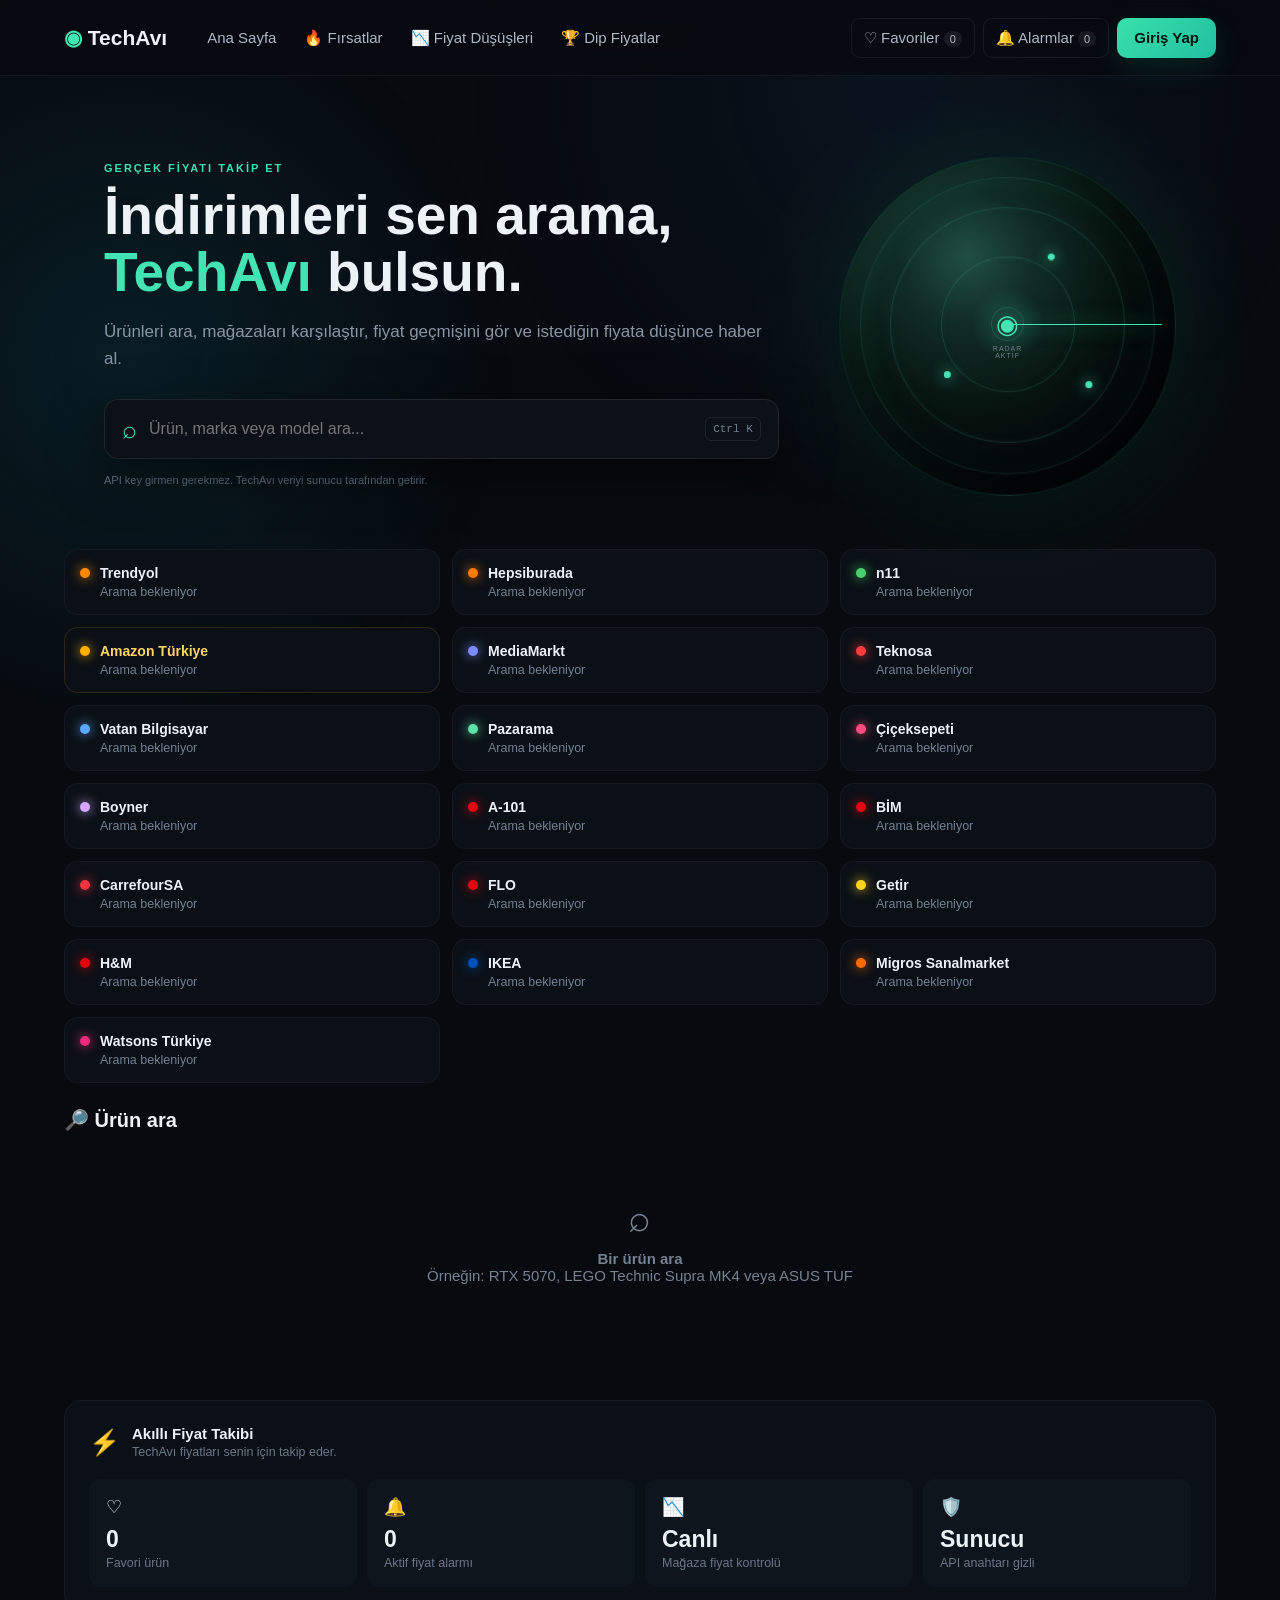
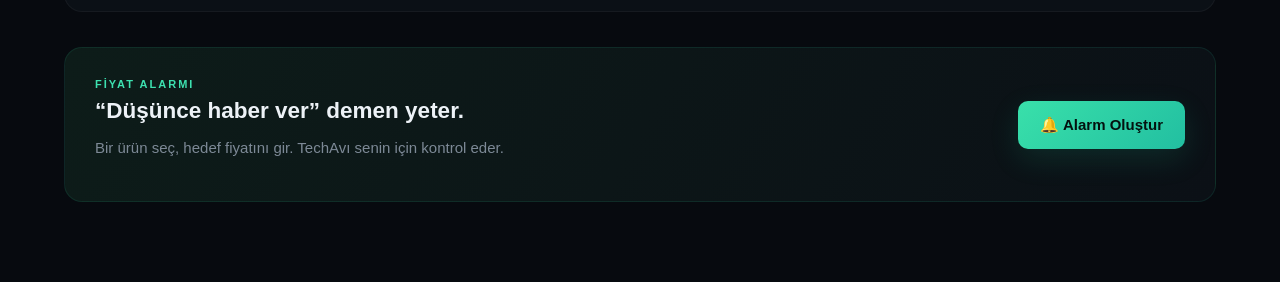
==== commit 2bece489: "Add files via upload" ====
--- a/public/index.html
+++ b/public/index.html
@@ -5,6 +5,11 @@
 <meta name="viewport" content="width=device-width,initial-scale=1">
 <title>TechAvı — Akıllı Fiyat Takip</title>
 <link rel="stylesheet" href="styles.css">
+<link rel="manifest" href="/manifest.json">
+<meta name="theme-color" content="#070a0f">
+<meta name="mobile-web-app-capable" content="yes">
+<meta name="apple-mobile-web-app-capable" content="yes">
+<meta name="apple-mobile-web-app-status-bar-style" content="black-translucent">
 </head>
 <body>
 <div class="bg"></div>
@@ -19,6 +24,7 @@
   <div class="head-actions">
     <button id="favBtn" class="ghost">♡ Favoriler <i id="favCount">0</i></button>
     <button id="alarmBtn" class="ghost">🔔 Alarmlar <i id="alarmCount">0</i></button>
+    <button id="installBtn" class="ghost hidden">📲 Uygulamayı Yükle</button>
     <button id="loginBtn" class="primary">Giriş Yap</button>
   </div>
 </header>
@@ -53,6 +59,15 @@
   <button class="store-card" data-store="pazarama"><span class="store-dot pazarama"></span><strong>Pazarama</strong><small id="count-pazarama">Arama bekleniyor</small></button>
   <button class="store-card" data-store="ciceksepeti"><span class="store-dot ciceksepeti"></span><strong>Çiçeksepeti</strong><small id="count-ciceksepeti">Arama bekleniyor</small></button>
   <button class="store-card" data-store="boyner"><span class="store-dot boyner"></span><strong>Boyner</strong><small id="count-boyner">Arama bekleniyor</small></button>
+  <button class="store-card" data-store="a101"><span class="store-dot a101"></span><strong>A-101</strong><small id="count-a101">Arama bekleniyor</small></button>
+  <button class="store-card" data-store="bim"><span class="store-dot bim"></span><strong>BİM</strong><small id="count-bim">Arama bekleniyor</small></button>
+  <button class="store-card" data-store="carrefoursa"><span class="store-dot carrefoursa"></span><strong>CarrefourSA</strong><small id="count-carrefoursa">Arama bekleniyor</small></button>
+  <button class="store-card" data-store="flo"><span class="store-dot flo"></span><strong>FLO</strong><small id="count-flo">Arama bekleniyor</small></button>
+  <button class="store-card" data-store="getir"><span class="store-dot getir"></span><strong>Getir</strong><small id="count-getir">Arama bekleniyor</small></button>
+  <button class="store-card" data-store="hm"><span class="store-dot hm"></span><strong>H&amp;M</strong><small id="count-hm">Arama bekleniyor</small></button>
+  <button class="store-card" data-store="ikea"><span class="store-dot ikea"></span><strong>IKEA</strong><small id="count-ikea">Arama bekleniyor</small></button>
+  <button class="store-card" data-store="migros"><span class="store-dot migros"></span><strong>Migros Sanalmarket</strong><small id="count-migros">Arama bekleniyor</small></button>
+  <button class="store-card" data-store="watsons"><span class="store-dot watsons"></span><strong>Watsons Türkiye</strong><small id="count-watsons">Arama bekleniyor</small></button>
 </section>
 
 <section class="toolbar"><div><strong id="sectionTitle">🔎 Ürün ara</strong><span id="resultCount"></span></div></section>
--- a/public/styles.css
+++ b/public/styles.css
@@ -103,3 +103,7 @@
 .api-usage-items span { padding: 6px 9px; border-radius: 9px; background: rgba(255,255,255,.055); }
 .api-usage-total { margin-top: 8px; opacity: .82; }
 .api-usage.hidden { display: none; }
+
+.store-dot.a101{color:#e30613;background:#e30613}.store-dot.bim{color:#e30613;background:#e30613}.store-dot.carrefoursa{color:#ef3340;background:#ef3340}.store-dot.flo{color:#e30613;background:#e30613}.store-dot.getir{color:#ffd21f;background:#ffd21f}.store-dot.hm{color:#e50010;background:#e50010}.store-dot.ikea{color:#0051ba;background:#0051ba}.store-dot.migros{color:#ff6b00;background:#ff6b00}.store-dot.watsons{color:#ee2a7b;background:#ee2a7b}
+@media(max-width:700px){.store-cards{grid-template-columns:repeat(2,minmax(0,1fr))}}
+@media(max-width:480px){.store-cards{grid-template-columns:1fr}}
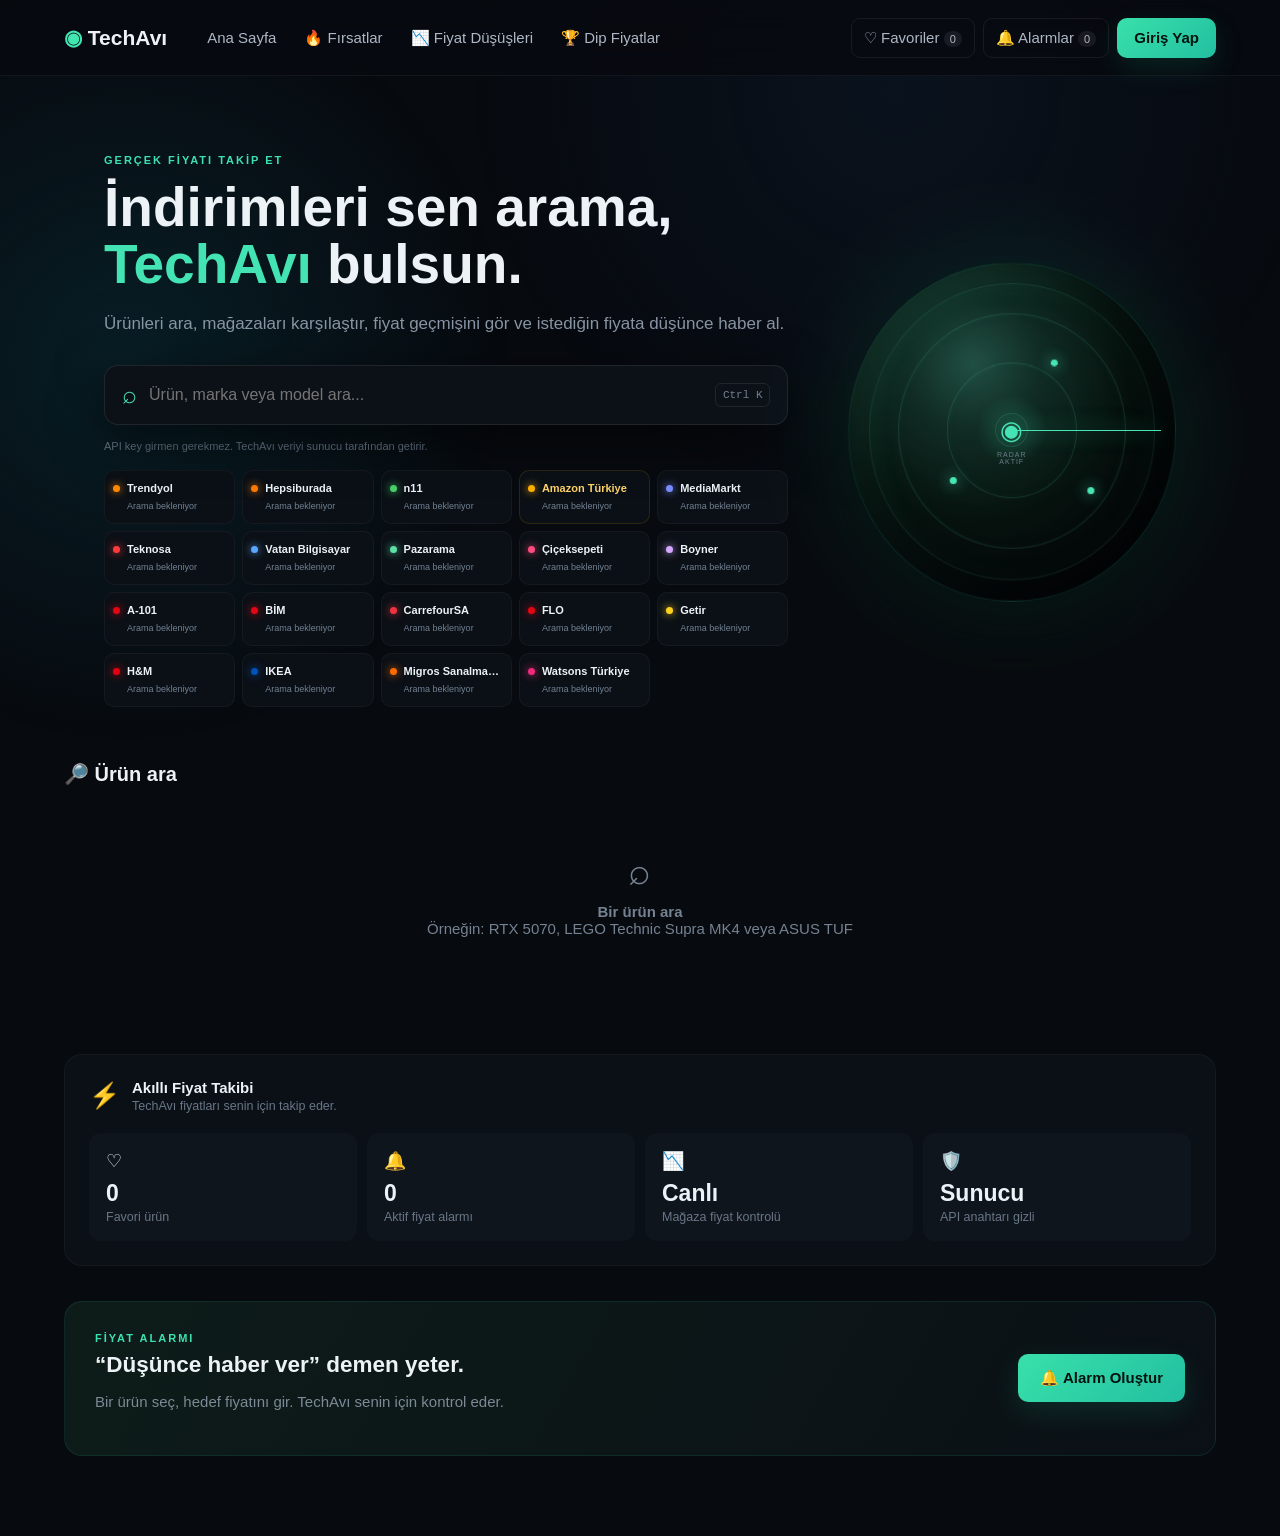
==== commit 7ad5305e: "Add files via upload" ====
--- a/public/index.html
+++ b/public/index.html
@@ -40,14 +40,6 @@
       <div id="suggestions" class="suggestions hidden"></div>
     </div>
     <div class="search-hint">API key girmen gerekmez. TechAvı veriyi sunucu tarafından getirir.</div>
-  </div>
-  <div class="radar-card">
-    <div class="radar-ring r1"></div><div class="radar-ring r2"></div><div class="radar-ring r3"></div>
-    <div class="radar-sweep"></div><div class="radar-dot d1"></div><div class="radar-dot d2"></div><div class="radar-dot d3"></div>
-    <div class="radar-center">◉<small>RADAR<br>AKTİF</small></div>
-  </div>
-</section>
-
 <section class="store-cards" aria-label="Mağaza sonuç sayıları">
   <button class="store-card" data-store="trendyol"><span class="store-dot trendyol"></span><strong>Trendyol</strong><small id="count-trendyol">Arama bekleniyor</small></button>
   <button class="store-card" data-store="hepsiburada"><span class="store-dot hepsiburada"></span><strong>Hepsiburada</strong><small id="count-hepsiburada">Arama bekleniyor</small></button>
@@ -69,6 +61,14 @@
   <button class="store-card" data-store="migros"><span class="store-dot migros"></span><strong>Migros Sanalmarket</strong><small id="count-migros">Arama bekleniyor</small></button>
   <button class="store-card" data-store="watsons"><span class="store-dot watsons"></span><strong>Watsons Türkiye</strong><small id="count-watsons">Arama bekleniyor</small></button>
 </section>
+  </div>
+  <div class="radar-card">
+    <div class="radar-ring r1"></div><div class="radar-ring r2"></div><div class="radar-ring r3"></div>
+    <div class="radar-sweep"></div><div class="radar-dot d1"></div><div class="radar-dot d2"></div><div class="radar-dot d3"></div>
+    <div class="radar-center">◉<small>RADAR<br>AKTİF</small></div>
+  </div>
+</section>
+
 
 <section class="toolbar"><div><strong id="sectionTitle">🔎 Ürün ara</strong><span id="resultCount"></span></div></section>
 <section id="apiUsage" class="api-usage hidden" aria-live="polite"></section>
--- a/public/styles.css
+++ b/public/styles.css
@@ -107,3 +107,15 @@
 .store-dot.a101{color:#e30613;background:#e30613}.store-dot.bim{color:#e30613;background:#e30613}.store-dot.carrefoursa{color:#ef3340;background:#ef3340}.store-dot.flo{color:#e30613;background:#e30613}.store-dot.getir{color:#ffd21f;background:#ffd21f}.store-dot.hm{color:#e50010;background:#e50010}.store-dot.ikea{color:#0051ba;background:#0051ba}.store-dot.migros{color:#ff6b00;background:#ff6b00}.store-dot.watsons{color:#ee2a7b;background:#ee2a7b}
 @media(max-width:700px){.store-cards{grid-template-columns:repeat(2,minmax(0,1fr))}}
 @media(max-width:480px){.store-cards{grid-template-columns:1fr}}
+
+/* TechAvı 2026 ana sayfa düzeni */
+.hero-copy .store-cards{max-width:760px;margin-top:18px;padding:0;grid-template-columns:repeat(5,minmax(0,1fr));gap:7px}
+.hero-copy .store-card{padding:9px 8px;border-radius:10px;grid-template-columns:auto 1fr;column-gap:7px;min-height:54px}
+.hero-copy .store-card strong{font-size:11px;white-space:nowrap;overflow:hidden;text-overflow:ellipsis}
+.hero-copy .store-card small{font-size:9px;margin-top:2px;white-space:nowrap;overflow:hidden;text-overflow:ellipsis}
+.hero-copy .store-dot{width:7px;height:7px;box-shadow:0 0 8px currentColor}
+.deal-view-active .toolbar{position:sticky;top:76px;z-index:8;background:#070a0fee;padding-top:12px}
+.nav-active{background:#182129!important;color:#fff!important;box-shadow:inset 0 0 0 1px #ffffff0c}
+.view-note{grid-column:1/-1;padding:12px 14px;border:1px solid #ffffff0b;background:#0b1016;border-radius:12px;color:#7d8b99;font-size:12px}
+@media(max-width:1000px){.hero-copy .store-cards{grid-template-columns:repeat(4,minmax(0,1fr))}}
+@media(max-width:700px){.hero-copy .store-cards{grid-template-columns:repeat(2,minmax(0,1fr));padding:0}.hero-copy .store-card{min-height:50px}.deal-view-active .toolbar{top:0}}
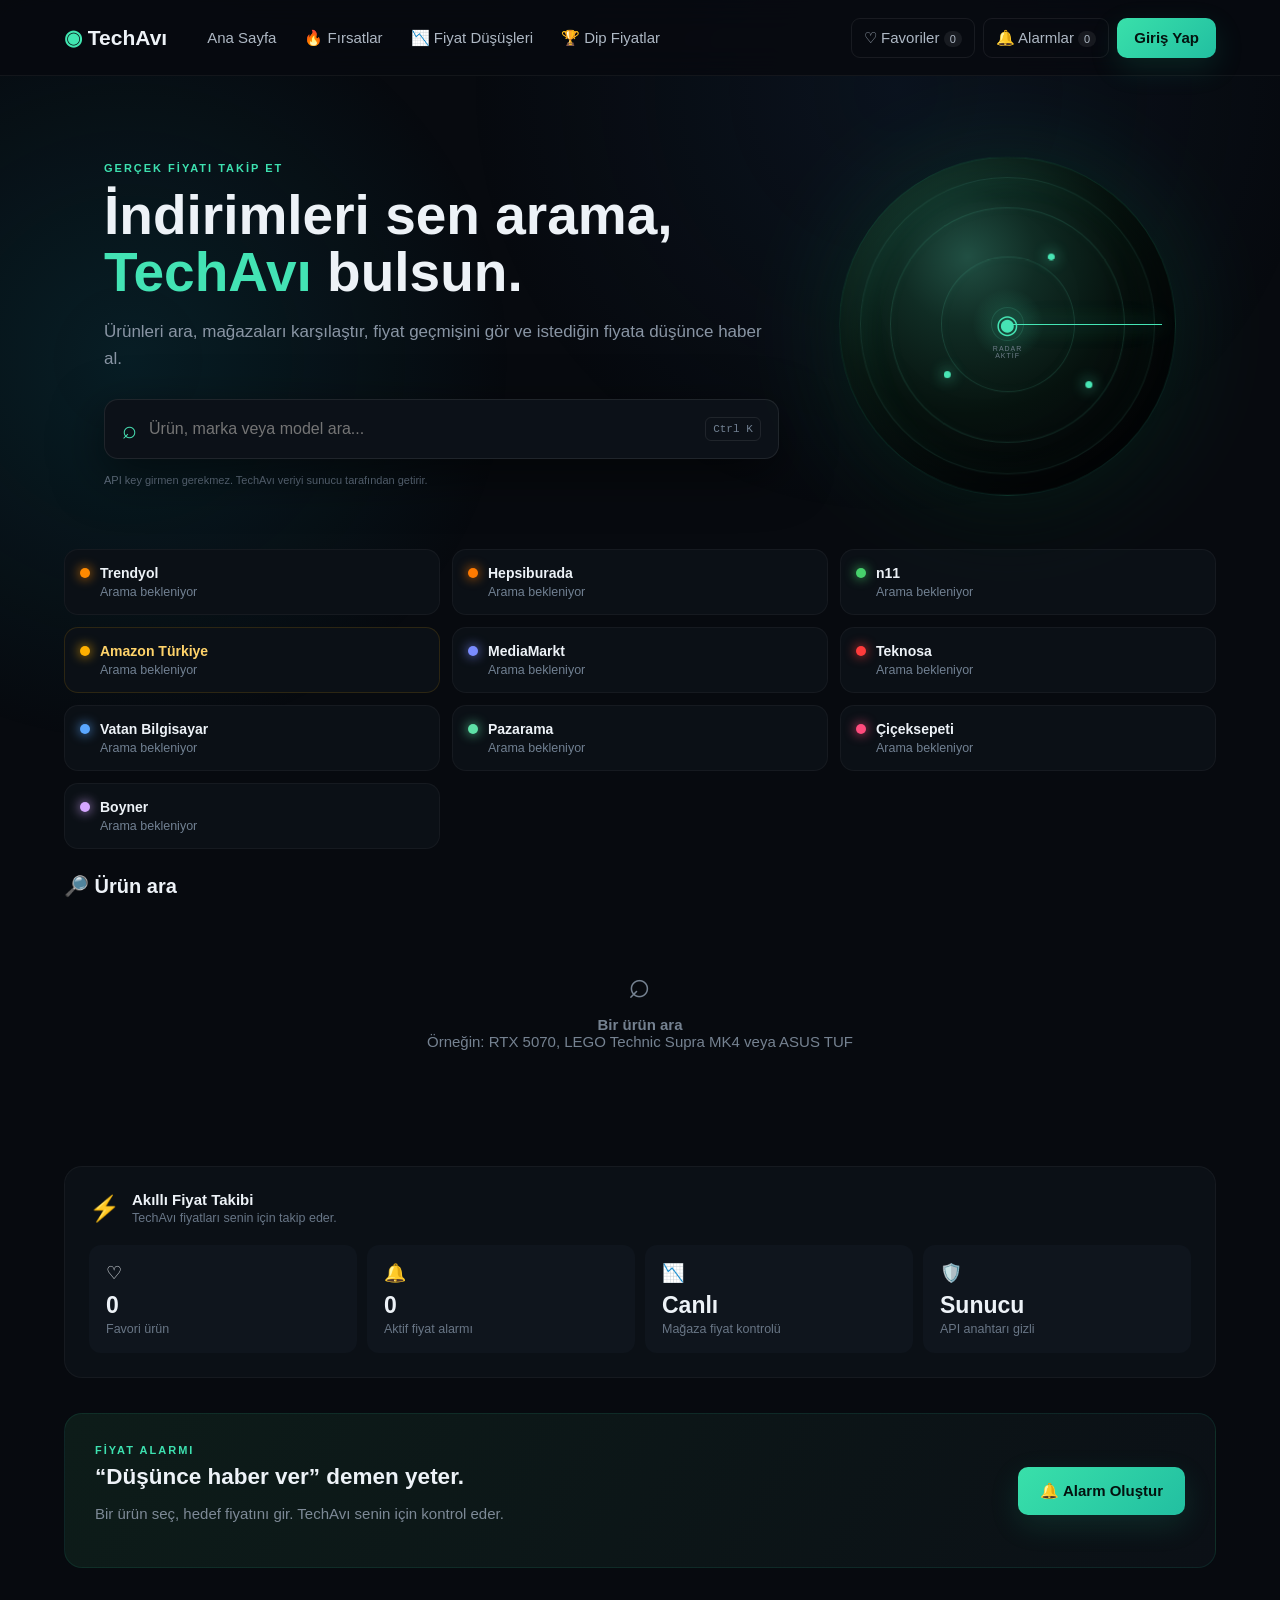
==== commit 468701c9: "Add files via upload" ====
--- a/public/index.html
+++ b/public/index.html
@@ -5,11 +5,6 @@
 <meta name="viewport" content="width=device-width,initial-scale=1">
 <title>TechAvı — Akıllı Fiyat Takip</title>
 <link rel="stylesheet" href="styles.css">
-<link rel="manifest" href="/manifest.json">
-<meta name="theme-color" content="#070a0f">
-<meta name="mobile-web-app-capable" content="yes">
-<meta name="apple-mobile-web-app-capable" content="yes">
-<meta name="apple-mobile-web-app-status-bar-style" content="black-translucent">
 </head>
 <body>
 <div class="bg"></div>
@@ -24,7 +19,6 @@
   <div class="head-actions">
     <button id="favBtn" class="ghost">♡ Favoriler <i id="favCount">0</i></button>
     <button id="alarmBtn" class="ghost">🔔 Alarmlar <i id="alarmCount">0</i></button>
-    <button id="installBtn" class="ghost hidden">📲 Uygulamayı Yükle</button>
     <button id="loginBtn" class="primary">Giriş Yap</button>
   </div>
 </header>
@@ -40,6 +34,14 @@
       <div id="suggestions" class="suggestions hidden"></div>
     </div>
     <div class="search-hint">API key girmen gerekmez. TechAvı veriyi sunucu tarafından getirir.</div>
+  </div>
+  <div class="radar-card">
+    <div class="radar-ring r1"></div><div class="radar-ring r2"></div><div class="radar-ring r3"></div>
+    <div class="radar-sweep"></div><div class="radar-dot d1"></div><div class="radar-dot d2"></div><div class="radar-dot d3"></div>
+    <div class="radar-center">◉<small>RADAR<br>AKTİF</small></div>
+  </div>
+</section>
+
 <section class="store-cards" aria-label="Mağaza sonuç sayıları">
   <button class="store-card" data-store="trendyol"><span class="store-dot trendyol"></span><strong>Trendyol</strong><small id="count-trendyol">Arama bekleniyor</small></button>
   <button class="store-card" data-store="hepsiburada"><span class="store-dot hepsiburada"></span><strong>Hepsiburada</strong><small id="count-hepsiburada">Arama bekleniyor</small></button>
@@ -51,24 +53,7 @@
   <button class="store-card" data-store="pazarama"><span class="store-dot pazarama"></span><strong>Pazarama</strong><small id="count-pazarama">Arama bekleniyor</small></button>
   <button class="store-card" data-store="ciceksepeti"><span class="store-dot ciceksepeti"></span><strong>Çiçeksepeti</strong><small id="count-ciceksepeti">Arama bekleniyor</small></button>
   <button class="store-card" data-store="boyner"><span class="store-dot boyner"></span><strong>Boyner</strong><small id="count-boyner">Arama bekleniyor</small></button>
-  <button class="store-card" data-store="a101"><span class="store-dot a101"></span><strong>A-101</strong><small id="count-a101">Arama bekleniyor</small></button>
-  <button class="store-card" data-store="bim"><span class="store-dot bim"></span><strong>BİM</strong><small id="count-bim">Arama bekleniyor</small></button>
-  <button class="store-card" data-store="carrefoursa"><span class="store-dot carrefoursa"></span><strong>CarrefourSA</strong><small id="count-carrefoursa">Arama bekleniyor</small></button>
-  <button class="store-card" data-store="flo"><span class="store-dot flo"></span><strong>FLO</strong><small id="count-flo">Arama bekleniyor</small></button>
-  <button class="store-card" data-store="getir"><span class="store-dot getir"></span><strong>Getir</strong><small id="count-getir">Arama bekleniyor</small></button>
-  <button class="store-card" data-store="hm"><span class="store-dot hm"></span><strong>H&amp;M</strong><small id="count-hm">Arama bekleniyor</small></button>
-  <button class="store-card" data-store="ikea"><span class="store-dot ikea"></span><strong>IKEA</strong><small id="count-ikea">Arama bekleniyor</small></button>
-  <button class="store-card" data-store="migros"><span class="store-dot migros"></span><strong>Migros Sanalmarket</strong><small id="count-migros">Arama bekleniyor</small></button>
-  <button class="store-card" data-store="watsons"><span class="store-dot watsons"></span><strong>Watsons Türkiye</strong><small id="count-watsons">Arama bekleniyor</small></button>
 </section>
-  </div>
-  <div class="radar-card">
-    <div class="radar-ring r1"></div><div class="radar-ring r2"></div><div class="radar-ring r3"></div>
-    <div class="radar-sweep"></div><div class="radar-dot d1"></div><div class="radar-dot d2"></div><div class="radar-dot d3"></div>
-    <div class="radar-center">◉<small>RADAR<br>AKTİF</small></div>
-  </div>
-</section>
-
 
 <section class="toolbar"><div><strong id="sectionTitle">🔎 Ürün ara</strong><span id="resultCount"></span></div></section>
 <section id="apiUsage" class="api-usage hidden" aria-live="polite"></section>
--- a/public/styles.css
+++ b/public/styles.css
@@ -103,19 +103,3 @@
 .api-usage-items span { padding: 6px 9px; border-radius: 9px; background: rgba(255,255,255,.055); }
 .api-usage-total { margin-top: 8px; opacity: .82; }
 .api-usage.hidden { display: none; }
-
-.store-dot.a101{color:#e30613;background:#e30613}.store-dot.bim{color:#e30613;background:#e30613}.store-dot.carrefoursa{color:#ef3340;background:#ef3340}.store-dot.flo{color:#e30613;background:#e30613}.store-dot.getir{color:#ffd21f;background:#ffd21f}.store-dot.hm{color:#e50010;background:#e50010}.store-dot.ikea{color:#0051ba;background:#0051ba}.store-dot.migros{color:#ff6b00;background:#ff6b00}.store-dot.watsons{color:#ee2a7b;background:#ee2a7b}
-@media(max-width:700px){.store-cards{grid-template-columns:repeat(2,minmax(0,1fr))}}
-@media(max-width:480px){.store-cards{grid-template-columns:1fr}}
-
-/* TechAvı 2026 ana sayfa düzeni */
-.hero-copy .store-cards{max-width:760px;margin-top:18px;padding:0;grid-template-columns:repeat(5,minmax(0,1fr));gap:7px}
-.hero-copy .store-card{padding:9px 8px;border-radius:10px;grid-template-columns:auto 1fr;column-gap:7px;min-height:54px}
-.hero-copy .store-card strong{font-size:11px;white-space:nowrap;overflow:hidden;text-overflow:ellipsis}
-.hero-copy .store-card small{font-size:9px;margin-top:2px;white-space:nowrap;overflow:hidden;text-overflow:ellipsis}
-.hero-copy .store-dot{width:7px;height:7px;box-shadow:0 0 8px currentColor}
-.deal-view-active .toolbar{position:sticky;top:76px;z-index:8;background:#070a0fee;padding-top:12px}
-.nav-active{background:#182129!important;color:#fff!important;box-shadow:inset 0 0 0 1px #ffffff0c}
-.view-note{grid-column:1/-1;padding:12px 14px;border:1px solid #ffffff0b;background:#0b1016;border-radius:12px;color:#7d8b99;font-size:12px}
-@media(max-width:1000px){.hero-copy .store-cards{grid-template-columns:repeat(4,minmax(0,1fr))}}
-@media(max-width:700px){.hero-copy .store-cards{grid-template-columns:repeat(2,minmax(0,1fr));padding:0}.hero-copy .store-card{min-height:50px}.deal-view-active .toolbar{top:0}}
